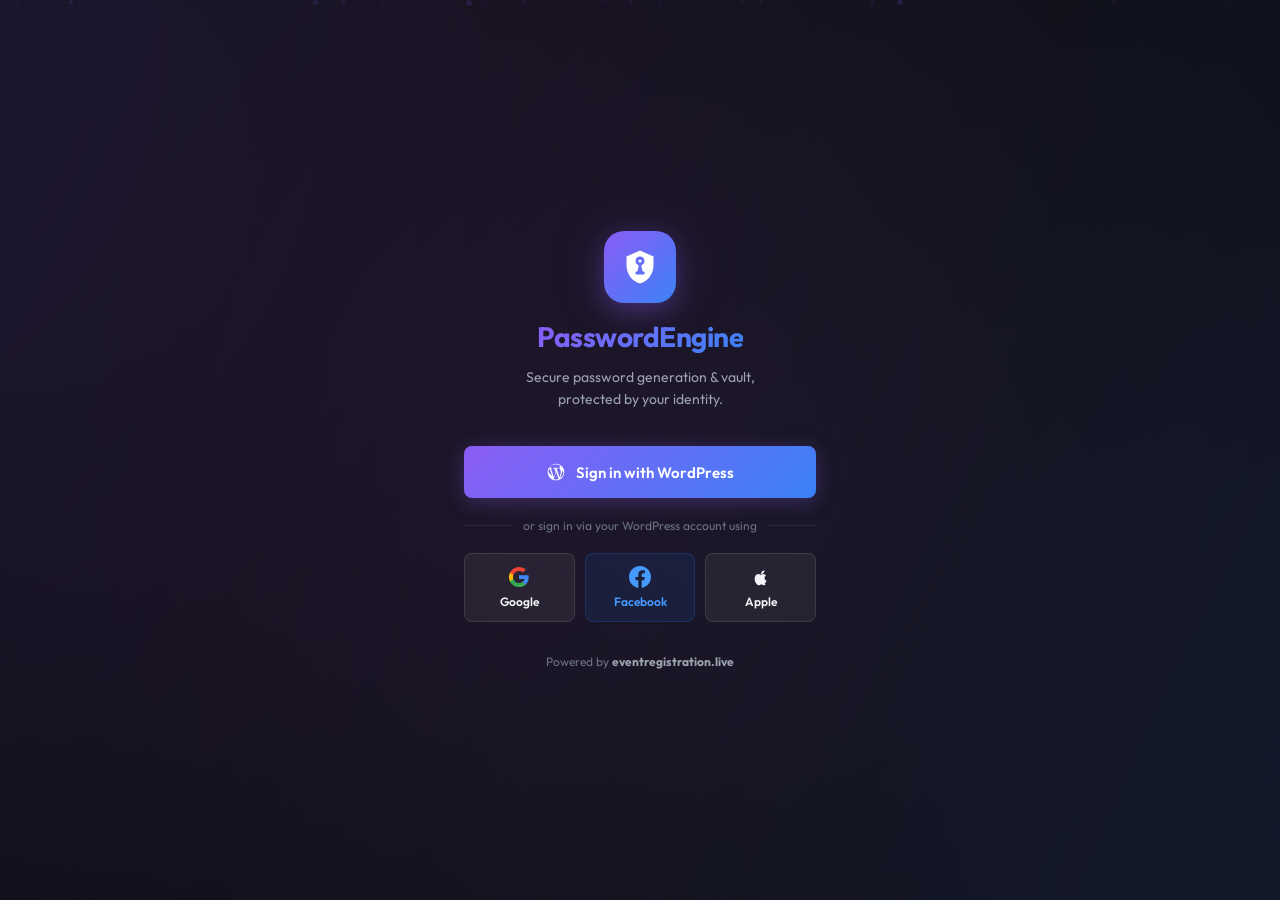
==== index.html @ 6fecd8ae "Add files via upload" ====
<!DOCTYPE html>
<html lang="en">
<head>
  <meta charset="UTF-8">
  <meta name="viewport" content="width=device-width, initial-scale=1.0, maximum-scale=1.0, user-scalable=no">
  <meta name="theme-color" content="#0b0d13">
  <meta name="apple-mobile-web-app-capable" content="yes">
  <meta name="apple-mobile-web-app-status-bar-style" content="black-translucent">
  <title>PasswordEngine</title>
  <link rel="stylesheet" href="index.css">
  <link rel="manifest" href="manifest.json">
  <link rel="icon" type="image/png" sizes="192x192" href="icon-192.png">
</head>
<body>
  <!-- Login Screen (shown when not authenticated) -->
  <div id="login-screen" class="login-screen">
    <div class="login-particles" id="login-particles"></div>
    <div class="login-content">
      <div class="login-logo">
        <div class="login-logo-icon">
          <svg viewBox="0 0 24 24">
            <path d="M12,1L3,5V11C3,16.55 6.84,21.74 12,23C17.16,21.74 21,16.55 21,11V5L12,1M12,5A3,3 0 0,1 15,8C15,9.39 14.04,10.55 12.75,10.87L13.75,15H14.5A0.5,0.5 0 0,1 15,15.5V16.5A0.5,0.5 0 0,1 14.5,17H9.5A0.5,0.5 0 0,1 9,16.5V15.5A0.5,0.5 0 0,1 9.5,15H10.25L11.25,10.87C9.96,10.55 9,9.39 9,8A3,3 0 0,1 12,5M12,7A1,1 0 0,0 11,8A1,1 0 0,0 12,9A1,1 0 0,0 13,8A1,1 0 0,0 12,7Z"/>
          </svg>
        </div>
        <h1 class="login-title">PasswordEngine</h1>
      </div>
      <p class="login-subtitle">Secure password generation &amp; vault,<br>protected by your identity.</p>

      <div class="login-buttons">
        <button id="btn-login-wp" class="login-btn login-btn-primary" type="button">
          <svg class="login-btn-icon" viewBox="0 0 24 24" fill="currentColor">
            <path d="M12 2C6.486 2 2 6.486 2 12s4.486 10 10 10 10-4.486 10-10S17.514 2 12 2zM3.009 12c0-1.572.42-3.047 1.15-4.321l3.176 8.702A8.995 8.995 0 0 1 3.01 12zm8.991 9a8.96 8.96 0 0 1-2.77-.436l2.942-8.546 3.014 8.258c.02.047.042.09.067.132A8.93 8.93 0 0 1 12 21zm1.242-13.17c.59-.031 1.122-.094 1.122-.094.528-.063.466-.838-.063-.81 0 0-1.588.126-2.613.126-.963 0-2.582-.126-2.582-.126-.529-.028-.591.779-.063.81 0 0 .5.063 1.03.094l1.53 4.19-2.15 6.44-3.578-10.63c.59-.031 1.122-.094 1.122-.094.528-.063.466-.838-.063-.81 0 0-1.588.126-2.613.126-.184 0-.4-.005-.627-.013A8.978 8.978 0 0 1 12 3.01c2.235 0 4.27.815 5.84 2.16-.037-.002-.073-.007-.112-.007-.963 0-1.646.838-1.646 1.738 0 .807.466 1.49.963 2.297.373.652.807 1.49.807 2.7 0 .838-.322 1.81-.745 3.166l-.977 3.264-3.537-10.517zm5.583 1.906A8.986 8.986 0 0 1 20.99 12a8.99 8.99 0 0 1-4.173 7.59l2.564-7.41c.479-1.195.639-2.15.639-2.998 0-.308-.02-.594-.057-.858z"/>
          </svg>
          Sign in with WordPress
        </button>

        <div class="login-divider">
          <span>or sign in via your WordPress account using</span>
        </div>

        <div class="login-social-row">
          <button id="btn-login-google" class="login-btn login-btn-social login-btn-google" type="button" title="Sign in with Google">
            <svg class="login-btn-icon" viewBox="0 0 24 24">
              <path d="M22.56 12.25c0-.78-.07-1.53-.2-2.25H12v4.26h5.92a5.06 5.06 0 0 1-2.2 3.32v2.77h3.57c2.08-1.92 3.28-4.74 3.28-8.1z" fill="#4285F4"/>
              <path d="M12 23c2.97 0 5.46-.98 7.28-2.66l-3.57-2.77c-.98.66-2.23 1.06-3.71 1.06-2.86 0-5.29-1.93-6.16-4.53H2.18v2.84C3.99 20.53 7.7 23 12 23z" fill="#34A853"/>
              <path d="M5.84 14.09c-.22-.66-.35-1.36-.35-2.09s.13-1.43.35-2.09V7.07H2.18C1.43 8.55 1 10.22 1 12s.43 3.45 1.18 4.93l2.85-2.22.81-.62z" fill="#FBBC05"/>
              <path d="M12 5.38c1.62 0 3.06.56 4.21 1.64l3.15-3.15C17.45 2.09 14.97 1 12 1 7.7 1 3.99 3.47 2.18 7.07l3.66 2.84c.87-2.6 3.3-4.53 6.16-4.53z" fill="#EA4335"/>
            </svg>
            Google
          </button>
          <button id="btn-login-facebook" class="login-btn login-btn-social login-btn-facebook" type="button" title="Sign in with Facebook">
            <svg class="login-btn-icon" viewBox="0 0 24 24" fill="currentColor">
              <path d="M24 12.073c0-6.627-5.373-12-12-12s-12 5.373-12 12c0 5.99 4.388 10.954 10.125 11.854v-8.385H7.078v-3.47h3.047V9.43c0-3.007 1.792-4.669 4.533-4.669 1.312 0 2.686.235 2.686.235v2.953H15.83c-1.491 0-1.956.925-1.956 1.874v2.25h3.328l-.532 3.47h-2.796v8.385C19.612 23.027 24 18.062 24 12.073z"/>
            </svg>
            Facebook
          </button>
          <button id="btn-login-apple" class="login-btn login-btn-social login-btn-apple" type="button" title="Sign in with Apple">
            <svg class="login-btn-icon" viewBox="0 0 24 24" fill="currentColor">
              <path d="M17.05 20.28c-.98.95-2.05.88-3.08.4-1.09-.5-2.08-.52-3.23 0-1.44.62-2.2.44-3.06-.4C3.79 16.17 4.36 9.08 8.91 8.82c1.28.07 2.17.74 2.92.78.95-.19 1.86-.9 2.89-.81 1.23.1 2.16.62 2.77 1.57-2.53 1.52-1.93 4.87.56 5.8-.46 1.2-1.07 2.38-2 3.12zM12.04 8.75c-.15-2.23 1.66-4.07 3.74-4.25.29 2.58-2.34 4.5-3.74 4.25z"/>
            </svg>
            Apple
          </button>
        </div>
      </div>

      <p class="login-footer">Powered by <strong>eventregistration.live</strong></p>
    </div>
  </div>

  <div class="app-container" id="app-container" style="display: none;">
    <!-- Header -->
    <header>
      <div class="logo-container">
        <div class="logo-icon">
          <svg viewBox="0 0 24 24">
            <path d="M12,1L3,5V11C3,16.55 6.84,21.74 12,23C17.16,21.74 21,16.55 21,11V5L12,1M12,5A3,3 0 0,1 15,8C15,9.39 14.04,10.55 12.75,10.87L13.75,15H14.5A0.5,0.5 0 0,1 15,15.5V16.5A0.5,0.5 0 0,1 14.5,17H9.5A0.5,0.5 0 0,1 9,16.5V15.5A0.5,0.5 0 0,1 9.5,15H10.25L11.25,10.87C9.96,10.55 9,9.39 9,8A3,3 0 0,1 12,5M12,7A1,1 0 0,0 11,8A1,1 0 0,0 12,9A1,1 0 0,0 13,8A1,1 0 0,0 12,7Z"/>
          </svg>
        </div>
        <h1>PasswordEngine</h1>
      </div>
      <div class="header-status">
        <div id="user-profile-badge" class="user-profile-badge" style="display: none;">
          <img id="user-avatar" class="user-avatar" src="" alt="" />
          <span id="user-display-name" class="user-name"></span>
        </div>
        <button id="lock-vault-btn" class="btn-icon" style="display: none;" title="Lock Vault">
          <svg viewBox="0 0 24 24">
            <rect x="3" y="11" width="18" height="11" rx="2" ry="2" stroke="currentColor" stroke-width="2" fill="none"/>
            <path d="M7 11V7a5 5 0 0 1 10 0v4" stroke="currentColor" stroke-width="2" fill="none"/>
          </svg>
        </button>
      </div>
    </header>

    <!-- Main Screens View -->
    <main>
      <!-- Screen 1: Generator -->
      <section id="generator-tab" class="tab-content active">
        <!-- Password Display Panel -->
        <div class="display-panel">
          <div class="password-container">
            <div id="password-output" class="password-text placeholder">Click Generate</div>
            <div class="action-buttons">
              <button id="copy-password-btn" class="btn-icon" title="Copy Password">
                <svg viewBox="0 0 24 24">
                  <rect x="9" y="9" width="13" height="13" rx="2" ry="2" stroke="currentColor" stroke-width="2" fill="none"/>
                  <path d="M5 15H4a2 2 0 0 1-2-2V4a2 2 0 0 1 2-2h9a2 2 0 0 1 2 2v1" stroke="currentColor" stroke-width="2" fill="none"/>
                </svg>
              </button>
              <button id="regen-password-btn" class="btn-icon" title="Regenerate">
                <svg viewBox="0 0 24 24">
                  <path d="M21.5 2v6h-6M21.34 15.57a10 10 0 1 1-.57-8.38l5.67-5.67" stroke="currentColor" stroke-width="2" fill="none" stroke-linecap="round" stroke-linejoin="round"/>
                </svg>
              </button>
            </div>
          </div>

          <!-- Strength Meter -->
          <div class="strength-section">
            <div class="strength-meta">
              <span class="strength-label">Security level:</span>
              <span id="strength-value" class="strength-value color-weak">Weak</span>
            </div>
            <div class="strength-bars">
              <div class="strength-bar" id="strength-bar-1"></div>
              <div class="strength-bar" id="strength-bar-2"></div>
              <div class="strength-bar" id="strength-bar-3"></div>
              <div class="strength-bar" id="strength-bar-4"></div>
            </div>
          </div>
        </div>

        <!-- Configuration Panel -->
        <div class="controls-panel">
          <div class="slider-group">
            <div class="slider-header">
              <span class="slider-label">Password Length</span>
              <span id="length-val" class="slider-value">16</span>
            </div>
            <input type="range" id="length-slider" min="8" max="64" value="16">
          </div>

          <div class="options-list">
            <div class="option-item">
              <div class="option-info">
                <span class="option-title">Uppercase Letters</span>
                <span class="option-desc">A-Z characters</span>
              </div>
              <label class="switch">
                <input type="checkbox" id="opt-uppercase" checked>
                <span class="switch-slider"></span>
              </label>
            </div>

            <div class="option-item">
              <div class="option-info">
                <span class="option-title">Lowercase Letters</span>
                <span class="option-desc">a-z characters</span>
              </div>
              <label class="switch">
                <input type="checkbox" id="opt-lowercase" checked>
                <span class="switch-slider"></span>
              </label>
            </div>

            <div class="option-item">
              <div class="option-info">
                <span class="option-title">Numbers</span>
                <span class="option-desc">0-9 digits</span>
              </div>
              <label class="switch">
                <input type="checkbox" id="opt-numbers" checked>
                <span class="switch-slider"></span>
              </label>
            </div>

            <div class="option-item">
              <div class="option-info">
                <span class="option-title">Special Characters</span>
                <span class="option-desc">!@#$%^&* symbols</span>
              </div>
              <label class="switch">
                <input type="checkbox" id="opt-symbols" checked>
                <span class="switch-slider"></span>
              </label>
            </div>
            
            <div class="option-item">
              <div class="option-info">
                <span class="option-title">Exclude Similar</span>
                <span class="option-desc">Avoid o, O, 0, i, I, 1, l, L</span>
              </div>
              <label class="switch">
                <input type="checkbox" id="opt-similar">
                <span class="switch-slider"></span>
              </label>
            </div>
          </div>

          <button id="generate-btn" class="btn-primary">
            <svg width="20" height="20" viewBox="0 0 24 24" fill="none" stroke="currentColor" stroke-width="2">
              <rect x="3" y="11" width="18" height="11" rx="2" ry="2"/>
              <path d="M7 11V7a5 5 0 0 1 10 0v4"/>
            </svg>
            Generate Password
          </button>
        </div>
      </section>

      <!-- Screen 2: Vault -->
      <section id="vault-tab" class="tab-content">
        <!-- Vault Locked State -->
        <div id="vault-locked-state" class="vault-lock-overlay">
          <div class="lock-icon">
            <svg viewBox="0 0 24 24">
              <rect x="3" y="11" width="18" height="11" rx="2" ry="2"/>
              <path d="M7 11V7a5 5 0 0 1 10 0v4"/>
            </svg>
          </div>
          <h2 id="lock-state-title" class="lock-title">Encrypted Local Vault</h2>
          <p id="lock-state-desc" class="lock-desc">Your credentials will be encrypted using industry-standard AES-GCM via the Web Crypto API.</p>
          
          <div id="master-password-setup-group" style="width: 100%; display: none;">
            <div class="form-group">
              <label for="setup-master-pw">Create Master Password</label>
              <input type="password" id="setup-master-pw" class="input-field" placeholder="Must be at least 8 characters">
            </div>
            <div class="form-group">
              <label for="setup-master-pw-confirm">Confirm Master Password</label>
              <input type="password" id="setup-master-pw-confirm" class="input-field" placeholder="Re-enter master password">
            </div>
            <button id="btn-create-vault" class="btn-primary">Create Secure Vault</button>
          </div>

          <div id="master-password-login-group" style="width: 100%;">
            <div class="form-group">
              <label for="login-master-pw">Enter Master Password</label>
              <input type="password" id="login-master-pw" class="input-field" placeholder="Enter master password to unlock">
            </div>
            <button id="btn-unlock-vault" class="btn-primary">Unlock Vault</button>
          </div>
        </div>

        <!-- Vault Unlocked State -->
        <div id="vault-unlocked-state" style="display: none;">
          <div class="vault-header-row">
            <h2 class="vault-title">Saved Logins</h2>
            <button id="btn-add-credential" class="btn-secondary">
              <svg viewBox="0 0 24 24">
                <line x1="12" y1="5" x2="12" y2="19"></line>
                <line x1="5" y1="12" x2="19" y2="12"></line>
              </svg>
              Add Login
            </button>
          </div>

          <div class="search-bar">
            <svg viewBox="0 0 24 24">
              <circle cx="11" cy="11" r="8"></circle>
              <line x1="21" y1="21" x2="16.65" y2="16.65"></line>
            </svg>
            <input type="text" id="vault-search" placeholder="Search accounts, websites...">
          </div>

          <div id="vault-items" class="vault-items-list">
            <!-- Dynamically populated -->
          </div>
        </div>
      </section>

      <!-- Screen 3: Settings -->
      <section id="settings-tab" class="tab-content">
        <div class="settings-list">
          
          <div class="settings-group">
            <span class="settings-group-title">Security Settings</span>
            
            <div class="settings-item" id="setting-change-password">
              <div class="settings-item-info">
                <div class="settings-item-icon">
                  <svg viewBox="0 0 24 24"><path d="M21 2l-2 2m-7.61 7.61a5.5 5.5 0 1 1-7.778 7.778 5.5 5.5 0 0 1 7.777-7.777zm0 0L15.5 7.5m0 0l3 3L22 7l-3-3m-3.5 3.5L19 4" stroke="currentColor" stroke-width="2" fill="none"/></svg>
                </div>
                <span class="settings-item-label">Change Master Password</span>
              </div>
              <span class="settings-item-value">&gt;</span>
            </div>

            <div class="settings-item">
              <div class="settings-item-info">
                <div class="settings-item-icon">
                  <svg viewBox="0 0 24 24"><path d="M12 22c5.523 0 10-4.477 10-10S17.523 2 12 2 2 6.477 2 12s4.477 10 10 10z" stroke="currentColor" stroke-width="2" fill="none"/><path d="M12 6v6l4 2" stroke="currentColor" stroke-width="2" fill="none"/></svg>
                </div>
                <span class="settings-item-label">Auto-Lock Vault</span>
              </div>
              <label class="switch">
                <input type="checkbox" id="setting-autolock" checked>
                <span class="switch-slider"></span>
              </label>
            </div>
          </div>

          <div class="settings-group">
            <span class="settings-group-title">Data Management</span>
            
            <div class="settings-item" id="setting-export-vault">
              <div class="settings-item-info">
                <div class="settings-item-icon">
                  <svg viewBox="0 0 24 24"><path d="M21 15v4a2 2 0 0 1-2 2H5a2 2 0 0 1-2-2v-4M17 8l-5-5-5 5M12 3v12" stroke="currentColor" stroke-width="2" fill="none"/></svg>
                </div>
                <span class="settings-item-label">Backup Vault (Encrypted JSON)</span>
              </div>
              <span class="settings-item-value">&gt;</span>
            </div>

            <div class="settings-item" id="setting-import-vault">
              <div class="settings-item-info">
                <div class="settings-item-icon">
                  <svg viewBox="0 0 24 24"><path d="M21 15v4a2 2 0 0 1-2 2H5a2 2 0 0 1-2-2v-4M7 10l5 5 5-5M12 15V3" stroke="currentColor" stroke-width="2" fill="none"/></svg>
                </div>
                <span class="settings-item-label">Restore Vault (Import)</span>
              </div>
              <span class="settings-item-value">&gt;</span>
            </div>

            <div class="settings-item" id="setting-clear-vault" style="color: var(--danger);">
              <div class="settings-item-info">
                <div class="settings-item-icon" style="color: var(--danger);">
                  <svg viewBox="0 0 24 24"><path d="M19 7l-.867 12.142A2 2 0 0 1 16.138 21H7.862a2 2 0 0 1-1.995-1.858L5 7m5 4v6m4-6v6m1-10V4a1 1 0 0 0-1-1h-4a1 1 0 0 0-1 1v3M4 7h16" stroke="currentColor" stroke-width="2" fill="none"/></svg>
                </div>
                <span class="settings-item-label" style="font-weight: 600;">Destroy All Vault Data</span>
              </div>
              <span class="settings-item-value">&gt;</span>
            </div>
          </div>

          <div class="settings-group">
            <span class="settings-group-title">Account</span>
            
            <div class="settings-item" id="setting-account-info">
              <div class="settings-item-info">
                <div class="settings-item-icon">
                  <svg viewBox="0 0 24 24"><path d="M20 21v-2a4 4 0 0 0-4-4H8a4 4 0 0 0-4 4v2" stroke="currentColor" stroke-width="2" fill="none"/><circle cx="12" cy="7" r="4" stroke="currentColor" stroke-width="2" fill="none"/></svg>
                </div>
                <span class="settings-item-label" id="setting-user-email">user@example.com</span>
              </div>
              <span class="settings-item-value" id="setting-user-name">User</span>
            </div>

            <div class="settings-item" id="setting-sign-out" style="color: var(--danger);">
              <div class="settings-item-info">
                <div class="settings-item-icon" style="color: var(--danger);">
                  <svg viewBox="0 0 24 24"><path d="M9 21H5a2 2 0 0 1-2-2V5a2 2 0 0 1 2-2h4" stroke="currentColor" stroke-width="2" fill="none"/><polyline points="16 17 21 12 16 7" stroke="currentColor" stroke-width="2" fill="none"/><line x1="21" y1="12" x2="9" y2="12" stroke="currentColor" stroke-width="2" fill="none"/></svg>
                </div>
                <span class="settings-item-label" style="font-weight: 600;">Sign Out</span>
              </div>
              <span class="settings-item-value">&gt;</span>
            </div>
          </div>

          <div class="settings-group">
            <span class="settings-group-title">Application Info</span>
            
            <div class="settings-item">
              <div class="settings-item-info">
                <div class="settings-item-icon">
                  <svg viewBox="0 0 24 24"><circle cx="12" cy="12" r="10" stroke="currentColor" stroke-width="2" fill="none"/><line x1="12" y1="16" x2="12" y2="12" stroke="currentColor" stroke-width="2"/><line x1="12" y1="8" x2="12.01" y2="8" stroke="currentColor" stroke-width="2"/></svg>
                </div>
                <span class="settings-item-label">Version</span>
              </div>
              <span class="settings-item-value">v2.0.0 (PWA)</span>
            </div>
            
            <div class="settings-item">
              <div class="settings-item-info">
                <div class="settings-item-icon">
                  <svg viewBox="0 0 24 24"><path d="M12 22s8-4 8-10V5l-8-3-8 3v7c0 6 8 10 8 10z" stroke="currentColor" stroke-width="2" fill="none"/></svg>
                </div>
                <span class="settings-item-label">Encryption standard</span>
              </div>
              <span class="settings-item-value">AES-256-GCM (PBKDF2)</span>
            </div>
          </div>
          
        </div>
      </section>
    </main>

    <!-- Bottom Navigation -->
    <nav class="bottom-nav">
      <a class="nav-item active" data-tab="generator-tab">
        <svg viewBox="0 0 24 24">
          <rect x="3" y="11" width="18" height="11" rx="2" ry="2"></rect>
          <path d="M7 11V7a5 5 0 0 1 10 0v4"></path>
        </svg>
        <span>Generator</span>
      </a>
      <a class="nav-item" data-tab="vault-tab">
        <svg viewBox="0 0 24 24">
          <path d="M12 22c5.523 0 10-4.477 10-10S17.523 2 12 2 2 6.477 2 12s4.477 10 10 10z"></path>
          <path d="M12 6v6l4 2"></path>
        </svg>
        <span>Vault</span>
      </a>
      <a class="nav-item" data-tab="settings-tab">
        <svg viewBox="0 0 24 24">
          <circle cx="12" cy="12" r="3"></circle>
          <path d="M19.4 15a1.65 1.65 0 0 0 .33 1.82l.06.06a2 2 0 1 1-2.83 2.83l-.06-.06a1.65 1.65 0 0 0-1.82-.33 1.65 1.65 0 0 0-1 1.51V21a2 2 0 0 1-4 0v-.09A1.65 1.65 0 0 0 9 19.4a1.65 1.65 0 0 0-1.82.33l-.06.06a2 2 0 1 1-2.83-2.83l.06-.06a1.65 1.65 0 0 0 .33-1.82 1.65 1.65 0 0 0-1.51-1H3a2 2 0 0 1 0-4h.09A1.65 1.65 0 0 0 4.6 9a1.65 1.65 0 0 0-.33-1.82l-.06-.06a2 2 0 1 1 2.83-2.83l.06.06a1.65 1.65 0 0 0 1.82.33H9a1.65 1.65 0 0 0 1-1.51V3a2 2 0 0 1 4 0v.09a1.65 1.65 0 0 0 1 1.51 1.65 1.65 0 0 0 1.82-.33l.06-.06a2 2 0 1 1 2.83 2.83l-.06.06a1.65 1.65 0 0 0-.33 1.82V9a1.65 1.65 0 0 0 1.51 1H21a2 2 0 0 1 0 4h-.09a1.65 1.65 0 0 0-1.51 1z"></path>
        </svg>
        <span>Settings</span>
      </a>
    </nav>

    <!-- Toast Notification -->
    <div id="toast" class="toast">Password copied to clipboard</div>

    <!-- Modals -->
    <!-- Add/Edit Credential Modal -->
    <div id="credential-modal" class="modal-overlay">
      <div class="modal-content">
        <h3 id="modal-title" class="modal-title">Add New Login</h3>
        
        <div class="form-group">
          <label for="cred-title">Title / Site Name</label>
          <input type="text" id="cred-title" class="input-field" placeholder="e.g. Google, GitHub">
        </div>
        
        <div class="form-group">
          <label for="cred-username">Username / Email</label>
          <input type="text" id="cred-username" class="input-field" placeholder="e.g. user@example.com">
        </div>
        
        <div class="form-group" style="position: relative;">
          <label for="cred-password">Password</label>
          <div style="display: flex; gap: 8px;">
            <input type="text" id="cred-password" class="input-field mono" style="flex: 1;" placeholder="Enter password">
            <button id="cred-gen-pw-btn" class="btn-secondary" style="padding: 0 12px;" title="Generate Password">Gen</button>
          </div>
        </div>
        
        <div class="form-group">
          <label for="cred-url">Website URL (Optional)</label>
          <input type="text" id="cred-url" class="input-field" placeholder="e.g. https://google.com">
        </div>

        <div class="modal-buttons">
          <button id="btn-cancel-modal" class="btn-secondary">Cancel</button>
          <button id="btn-save-modal" class="btn-primary">Save Login</button>
        </div>
      </div>
    </div>

    <!-- Confirmation Modal -->
    <div id="confirm-modal" class="modal-overlay">
      <div class="modal-content" style="max-width: 320px; text-align: center;">
        <h3 class="modal-title" style="color: var(--danger);" id="confirm-title">Are you sure?</h3>
        <p id="confirm-message" style="font-size: 13px; color: var(--text-secondary); line-height: 1.5; margin: 8px 0;"></p>
        <div class="modal-buttons">
          <button id="btn-confirm-cancel" class="btn-secondary">Cancel</button>
          <button id="btn-confirm-ok" class="btn-primary" style="background: var(--danger);">Yes, Delete</button>
        </div>
      </div>
    </div>
    
  </div>

  <script src="auth.js"></script>
  <script src="app.js"></script>
</body>
</html>
---- index.css ----
@import url('https://fonts.googleapis.com/css2?family=Outfit:wght@300;400;500;600;700&family=JetBrains+Mono:wght@400;500;700&display=swap');

:root {
  --bg-color: #0b0d13;
  --surface-color: #151821;
  --surface-hover: #1e2230;
  --surface-active: #282e40;
  --border-color: rgba(255, 255, 255, 0.08);
  --border-focus: rgba(139, 92, 246, 0.4);
  
  --text-primary: #f3f4f6;
  --text-secondary: #9ca3af;
  --text-muted: #6b7280;
  
  --primary: #8b5cf6;
  --primary-glow: rgba(139, 92, 246, 0.3);
  --primary-gradient: linear-gradient(135deg, #8b5cf6 0%, #3b82f6 100%);
  --accent-gradient: linear-gradient(135deg, #ec4899 0%, #8b5cf6 100%);
  
  --success: #10b981;
  --warning: #f59e0b;
  --danger: #ef4444;
  
  --strength-weak: #ef4444;
  --strength-fair: #f59e0b;
  --strength-strong: #10b981;
  --strength-secure: #06b6d4;

  --font-sans: 'Outfit', sans-serif;
  --font-mono: 'JetBrains Mono', monospace;
  
  --radius-sm: 8px;
  --radius-md: 16px;
  --radius-lg: 24px;
  --radius-full: 9999px;
  
  --transition-fast: 0.15s ease;
  --transition-normal: 0.3s cubic-bezier(0.4, 0, 0.2, 1);
}

* {
  box-sizing: border-box;
  margin: 0;
  padding: 0;
  -webkit-tap-highlight-color: transparent;
  user-select: none;
}

body {
  background-color: var(--bg-color);
  color: var(--text-primary);
  font-family: var(--font-sans);
  min-height: 100vh;
  display: flex;
  justify-content: center;
  align-items: center;
  overflow-x: hidden;
  background-image: 
    radial-gradient(circle at 10% 20%, rgba(139, 92, 246, 0.08) 0%, transparent 40%),
    radial-gradient(circle at 90% 80%, rgba(59, 132, 246, 0.08) 0%, transparent 40%);
}

/* App Shell mock/frame on Desktop, full screen on Mobile */
.app-container {
  width: 100%;
  max-width: 440px;
  height: 100vh;
  max-height: 880px;
  background-color: var(--surface-color);
  display: flex;
  flex-direction: column;
  position: relative;
  overflow: hidden;
  border-radius: 0;
  box-shadow: none;
  border: none;
}

@media (min-width: 480px) {
  .app-container {
    height: 85vh;
    border-radius: var(--radius-lg);
    border: 1px solid var(--border-color);
    box-shadow: 0 25px 50px -12px rgba(0, 0, 0, 0.5);
    backdrop-filter: blur(10px);
  }
}

/* Header */
header {
  padding: 24px 20px 16px;
  display: flex;
  justify-content: space-between;
  align-items: center;
  border-bottom: 1px solid var(--border-color);
}

.logo-container {
  display: flex;
  align-items: center;
  gap: 10px;
}

.logo-icon {
  width: 36px;
  height: 36px;
  background: var(--primary-gradient);
  border-radius: var(--radius-sm);
  display: flex;
  align-items: center;
  justify-content: center;
  box-shadow: 0 4px 12px var(--primary-glow);
}

.logo-icon svg {
  width: 20px;
  height: 20px;
  fill: #fff;
}

h1 {
  font-size: 20px;
  font-weight: 700;
  letter-spacing: -0.5px;
  background: var(--primary-gradient);
  -webkit-background-clip: text;
  -webkit-text-fill-color: transparent;
}

/* Content Area */
main {
  flex: 1;
  overflow-y: auto;
  padding: 20px;
  padding-bottom: 100px; /* Space for nav bar */
  position: relative;
}

.tab-content {
  display: none;
  opacity: 0;
  transform: translateY(10px);
  transition: opacity var(--transition-normal), transform var(--transition-normal);
}

.tab-content.active {
  display: block;
  opacity: 1;
  transform: translateY(0);
}

/* Bottom Navigation Bar */
.bottom-nav {
  position: absolute;
  bottom: 0;
  left: 0;
  right: 0;
  height: 72px;
  background-color: rgba(21, 24, 33, 0.9);
  backdrop-filter: blur(16px);
  border-top: 1px solid var(--border-color);
  display: flex;
  justify-content: space-around;
  align-items: center;
  padding: 0 10px;
  z-index: 100;
}

.nav-item {
  display: flex;
  flex-direction: column;
  align-items: center;
  justify-content: center;
  color: var(--text-secondary);
  text-decoration: none;
  font-size: 11px;
  font-weight: 500;
  width: 70px;
  height: 100%;
  gap: 4px;
  cursor: pointer;
  transition: color var(--transition-fast);
}

.nav-item svg {
  width: 22px;
  height: 22px;
  stroke: currentColor;
  stroke-width: 2;
  fill: none;
  transition: transform var(--transition-fast), stroke var(--transition-fast);
}

.nav-item.active {
  color: var(--primary);
}

.nav-item.active svg {
  transform: scale(1.1);
  stroke: var(--primary);
}

/* Password Display Panel */
.display-panel {
  background: rgba(255, 255, 255, 0.02);
  border: 1px solid var(--border-color);
  border-radius: var(--radius-md);
  padding: 20px;
  display: flex;
  flex-direction: column;
  gap: 16px;
  margin-bottom: 24px;
  position: relative;
  overflow: hidden;
}

.password-container {
  display: flex;
  align-items: center;
  justify-content: space-between;
  gap: 12px;
  background: rgba(0, 0, 0, 0.2);
  border-radius: var(--radius-sm);
  padding: 14px;
  border: 1px solid rgba(255, 255, 255, 0.04);
}

.password-text {
  font-family: var(--font-mono);
  font-size: 18px;
  font-weight: 500;
  letter-spacing: 0.5px;
  word-break: break-all;
  user-select: text;
  flex: 1;
  color: var(--text-primary);
  min-height: 27px;
  display: flex;
  align-items: center;
}

.password-text.placeholder {
  color: var(--text-muted);
}

.action-buttons {
  display: flex;
  gap: 8px;
}

.btn-icon {
  background: transparent;
  border: none;
  color: var(--text-secondary);
  cursor: pointer;
  padding: 8px;
  border-radius: var(--radius-sm);
  display: flex;
  align-items: center;
  justify-content: center;
  transition: background var(--transition-fast), color var(--transition-fast);
}

.btn-icon:hover {
  background: rgba(255, 255, 255, 0.05);
  color: var(--text-primary);
}

.btn-icon:active {
  background: rgba(255, 255, 255, 0.1);
}

.btn-icon svg {
  width: 20px;
  height: 20px;
  stroke: currentColor;
  stroke-width: 2;
  fill: none;
}

/* Strength Meter */
.strength-section {
  display: flex;
  flex-direction: column;
  gap: 6px;
}

.strength-meta {
  display: flex;
  justify-content: space-between;
  align-items: center;
}

.strength-label {
  font-size: 13px;
  color: var(--text-secondary);
  font-weight: 500;
}

.strength-value {
  font-size: 13px;
  font-weight: 600;
  text-transform: uppercase;
  letter-spacing: 0.5px;
}

.strength-bars {
  display: flex;
  gap: 6px;
  height: 6px;
}

.strength-bar {
  flex: 1;
  background: rgba(255, 255, 255, 0.1);
  border-radius: var(--radius-full);
  transition: background var(--transition-normal);
}

/* Controls Panel */
.controls-panel {
  display: flex;
  flex-direction: column;
  gap: 20px;
}

.slider-group {
  display: flex;
  flex-direction: column;
  gap: 10px;
}

.slider-header {
  display: flex;
  justify-content: space-between;
  align-items: center;
}

.slider-label {
  font-size: 14px;
  font-weight: 600;
  color: var(--text-secondary);
}

.slider-value {
  font-size: 16px;
  font-weight: 700;
  color: var(--primary);
  font-family: var(--font-mono);
}

input[type="range"] {
  -webkit-appearance: none;
  width: 100%;
  height: 6px;
  border-radius: var(--radius-full);
  background: rgba(255, 255, 255, 0.1);
  outline: none;
}

input[type="range"]::-webkit-slider-thumb {
  -webkit-appearance: none;
  appearance: none;
  width: 20px;
  height: 20px;
  border-radius: 50%;
  background: var(--primary);
  cursor: pointer;
  box-shadow: 0 0 10px var(--primary-glow);
  transition: transform 0.1s;
}

input[type="range"]::-webkit-slider-thumb:active {
  transform: scale(1.2);
}

/* Options Grid */
.options-list {
  display: flex;
  flex-direction: column;
  gap: 14px;
  background: rgba(255, 255, 255, 0.01);
  border: 1px solid var(--border-color);
  border-radius: var(--radius-md);
  padding: 16px;
}

.option-item {
  display: flex;
  justify-content: space-between;
  align-items: center;
}

.option-info {
  display: flex;
  flex-direction: column;
  gap: 2px;
}

.option-title {
  font-size: 14px;
  font-weight: 600;
  color: var(--text-primary);
}

.option-desc {
  font-size: 11px;
  color: var(--text-muted);
}

/* Custom Toggle Switch */
.switch {
  position: relative;
  display: inline-block;
  width: 46px;
  height: 26px;
}

.switch input {
  opacity: 0;
  width: 0;
  height: 0;
}

.switch-slider {
  position: absolute;
  cursor: pointer;
  top: 0;
  left: 0;
  right: 0;
  bottom: 0;
  background-color: rgba(255, 255, 255, 0.1);
  transition: var(--transition-normal);
  border-radius: var(--radius-full);
}

.switch-slider:before {
  position: absolute;
  content: "";
  height: 20px;
  width: 20px;
  left: 3px;
  bottom: 3px;
  background-color: white;
  transition: var(--transition-normal);
  border-radius: 50%;
  box-shadow: 0 2px 4px rgba(0, 0, 0, 0.2);
}

input:checked + .switch-slider {
  background: var(--primary-gradient);
}

input:checked + .switch-slider:before {
  transform: translateX(20px);
}

/* Action button at bottom */
.btn-primary {
  width: 100%;
  background: var(--primary-gradient);
  border: none;
  color: #fff;
  padding: 14px;
  border-radius: var(--radius-sm);
  font-family: var(--font-sans);
  font-size: 15px;
  font-weight: 600;
  cursor: pointer;
  box-shadow: 0 4px 14px var(--primary-glow);
  transition: transform var(--transition-fast), box-shadow var(--transition-fast), opacity var(--transition-fast);
  display: flex;
  align-items: center;
  justify-content: center;
  gap: 8px;
  margin-top: 10px;
}

.btn-primary:hover {
  opacity: 0.95;
}

.btn-primary:active {
  transform: scale(0.98);
  box-shadow: 0 2px 6px var(--primary-glow);
}

/* Vault View */
.vault-header-row {
  display: flex;
  justify-content: space-between;
  align-items: center;
  margin-bottom: 20px;
}

.vault-title {
  font-size: 18px;
  font-weight: 700;
}

.btn-secondary {
  background: rgba(255, 255, 255, 0.05);
  border: 1px solid var(--border-color);
  color: var(--text-primary);
  padding: 8px 14px;
  border-radius: var(--radius-sm);
  font-size: 13px;
  font-weight: 500;
  cursor: pointer;
  display: flex;
  align-items: center;
  gap: 6px;
  transition: background var(--transition-fast);
}

.btn-secondary:hover {
  background: rgba(255, 255, 255, 0.08);
}

.btn-secondary svg {
  width: 16px;
  height: 16px;
  stroke: currentColor;
  stroke-width: 2;
  fill: none;
}

/* Lock Overlay */
.vault-lock-overlay {
  display: flex;
  flex-direction: column;
  align-items: center;
  justify-content: center;
  padding: 40px 20px;
  text-align: center;
  background: rgba(255, 255, 255, 0.01);
  border: 1px solid var(--border-color);
  border-radius: var(--radius-md);
  margin-top: 10px;
}

.lock-icon {
  width: 64px;
  height: 64px;
  background: rgba(139, 92, 246, 0.1);
  border-radius: 50%;
  display: flex;
  align-items: center;
  justify-content: center;
  margin-bottom: 16px;
  color: var(--primary);
}

.lock-icon svg {
  width: 32px;
  height: 32px;
  stroke: currentColor;
  stroke-width: 2;
  fill: none;
}

.lock-title {
  font-size: 18px;
  font-weight: 700;
  margin-bottom: 8px;
}

.lock-desc {
  font-size: 13px;
  color: var(--text-secondary);
  margin-bottom: 24px;
  max-width: 260px;
}

.form-group {
  width: 100%;
  display: flex;
  flex-direction: column;
  gap: 8px;
  margin-bottom: 16px;
  text-align: left;
}

.form-group label {
  font-size: 13px;
  font-weight: 600;
  color: var(--text-secondary);
}

.input-field {
  background: rgba(0, 0, 0, 0.2);
  border: 1px solid var(--border-color);
  border-radius: var(--radius-sm);
  padding: 12px 14px;
  color: var(--text-primary);
  font-family: var(--font-sans);
  font-size: 14px;
  outline: none;
  transition: border-color var(--transition-fast);
}

.input-field:focus {
  border-color: var(--primary);
}

.input-field.mono {
  font-family: var(--font-mono);
}

/* Vault List & Items */
.search-bar {
  display: flex;
  align-items: center;
  background: rgba(0, 0, 0, 0.2);
  border: 1px solid var(--border-color);
  border-radius: var(--radius-sm);
  padding: 4px 10px;
  margin-bottom: 16px;
  gap: 8px;
}

.search-bar svg {
  width: 18px;
  height: 18px;
  stroke: var(--text-muted);
  stroke-width: 2;
  fill: none;
}

.search-bar input {
  background: transparent;
  border: none;
  color: var(--text-primary);
  outline: none;
  padding: 8px 0;
  width: 100%;
  font-family: var(--font-sans);
  font-size: 14px;
}

.vault-items-list {
  display: flex;
  flex-direction: column;
  gap: 12px;
}

.vault-item {
  background: rgba(255, 255, 255, 0.02);
  border: 1px solid var(--border-color);
  border-radius: var(--radius-md);
  padding: 14px 16px;
  display: flex;
  justify-content: space-between;
  align-items: center;
  transition: background var(--transition-fast);
}

.vault-item:hover {
  background: rgba(255, 255, 255, 0.04);
}

.vault-item-info {
  display: flex;
  flex-direction: column;
  gap: 4px;
  flex: 1;
  min-width: 0;
}

.vault-item-title {
  font-size: 14px;
  font-weight: 600;
  color: var(--text-primary);
  white-space: nowrap;
  overflow: hidden;
  text-overflow: ellipsis;
}

.vault-item-user {
  font-size: 11px;
  color: var(--text-secondary);
  white-space: nowrap;
  overflow: hidden;
  text-overflow: ellipsis;
}

.vault-item-actions {
  display: flex;
  gap: 4px;
}

/* Modal Styling */
.modal-overlay {
  position: absolute;
  top: 0;
  left: 0;
  right: 0;
  bottom: 0;
  background: rgba(0, 0, 0, 0.75);
  backdrop-filter: blur(4px);
  display: flex;
  align-items: center;
  justify-content: center;
  z-index: 200;
  opacity: 0;
  pointer-events: none;
  transition: opacity var(--transition-fast);
  padding: 20px;
}

.modal-overlay.active {
  opacity: 1;
  pointer-events: auto;
}

.modal-content {
  background: var(--surface-color);
  border: 1px solid var(--border-color);
  border-radius: var(--radius-md);
  padding: 24px;
  width: 100%;
  max-width: 360px;
  display: flex;
  flex-direction: column;
  gap: 16px;
  transform: scale(0.9);
  transition: transform var(--transition-fast);
}

.modal-overlay.active .modal-content {
  transform: scale(1);
}

.modal-title {
  font-size: 16px;
  font-weight: 700;
}

.modal-buttons {
  display: flex;
  gap: 10px;
  margin-top: 10px;
}

.modal-buttons button {
  flex: 1;
}

/* Toast Notifications */
.toast {
  position: absolute;
  bottom: 84px;
  left: 50%;
  transform: translateX(-50%) translateY(20px);
  background: rgba(139, 92, 246, 0.95);
  color: white;
  padding: 10px 20px;
  border-radius: var(--radius-full);
  font-size: 13px;
  font-weight: 600;
  box-shadow: 0 10px 20px rgba(0, 0, 0, 0.3);
  opacity: 0;
  pointer-events: none;
  transition: transform var(--transition-normal), opacity var(--transition-normal);
  z-index: 300;
  white-space: nowrap;
}

.toast.show {
  opacity: 1;
  transform: translateX(-50%) translateY(0);
}

/* Settings List */
.settings-list {
  display: flex;
  flex-direction: column;
  gap: 12px;
}

.settings-group {
  display: flex;
  flex-direction: column;
  gap: 6px;
}

.settings-group-title {
  font-size: 12px;
  font-weight: 700;
  color: var(--text-muted);
  text-transform: uppercase;
  letter-spacing: 0.5px;
  margin-bottom: 4px;
}

.settings-item {
  background: rgba(255, 255, 255, 0.01);
  border: 1px solid var(--border-color);
  border-radius: var(--radius-sm);
  padding: 12px 14px;
  display: flex;
  justify-content: space-between;
  align-items: center;
  cursor: pointer;
  transition: background var(--transition-fast);
}

.settings-item:hover {
  background: rgba(255, 255, 255, 0.03);
}

.settings-item-info {
  display: flex;
  align-items: center;
  gap: 12px;
}

.settings-item-icon {
  color: var(--text-secondary);
  display: flex;
  align-items: center;
}

.settings-item-icon svg {
  width: 20px;
  height: 20px;
  stroke: currentColor;
  stroke-width: 2;
  fill: none;
}

.settings-item-label {
  font-size: 14px;
  font-weight: 500;
}

.settings-item-value {
  font-size: 13px;
  color: var(--text-muted);
}

/* Custom styles for strength value colors */
.color-weak { color: var(--strength-weak); }
.color-fair { color: var(--strength-fair); }
.color-strong { color: var(--strength-strong); }
.color-secure { color: var(--strength-secure); }

/* ==========================================================================
   Login Screen
   ========================================================================== */

.login-screen {
  position: fixed;
  top: 0;
  left: 0;
  width: 100vw;
  height: 100vh;
  display: flex;
  align-items: center;
  justify-content: center;
  z-index: 1000;
  background: var(--bg-color);
  overflow: hidden;
  transition: opacity 0.5s cubic-bezier(0.4, 0, 0.2, 1), 
              transform 0.5s cubic-bezier(0.4, 0, 0.2, 1);
}

.login-screen.hiding {
  opacity: 0;
  transform: scale(1.05);
  pointer-events: none;
}

.login-screen.hidden {
  display: none;
}

/* Animated gradient background */
.login-screen::before {
  content: '';
  position: absolute;
  top: -50%;
  left: -50%;
  width: 200%;
  height: 200%;
  background: 
    radial-gradient(circle at 20% 30%, rgba(139, 92, 246, 0.12) 0%, transparent 50%),
    radial-gradient(circle at 80% 70%, rgba(59, 132, 246, 0.1) 0%, transparent 50%),
    radial-gradient(circle at 50% 50%, rgba(236, 72, 153, 0.06) 0%, transparent 60%);
  animation: loginBgRotate 20s linear infinite;
  z-index: 0;
}

@keyframes loginBgRotate {
  0%   { transform: rotate(0deg); }
  100% { transform: rotate(360deg); }
}

/* Floating particles container */
.login-particles {
  position: absolute;
  top: 0;
  left: 0;
  width: 100%;
  height: 100%;
  z-index: 0;
  overflow: hidden;
  pointer-events: none;
}

.login-particle {
  position: absolute;
  width: 4px;
  height: 4px;
  background: rgba(139, 92, 246, 0.3);
  border-radius: 50%;
  animation: particleFloat linear infinite;
}

@keyframes particleFloat {
  0% {
    transform: translateY(100vh) scale(0);
    opacity: 0;
  }
  10% {
    opacity: 1;
  }
  90% {
    opacity: 1;
  }
  100% {
    transform: translateY(-10vh) scale(1);
    opacity: 0;
  }
}

.login-content {
  position: relative;
  z-index: 1;
  display: flex;
  flex-direction: column;
  align-items: center;
  text-align: center;
  padding: 40px 24px;
  max-width: 400px;
  width: 100%;
  animation: loginFadeIn 0.8s ease-out;
}

@keyframes loginFadeIn {
  from {
    opacity: 0;
    transform: translateY(20px);
  }
  to {
    opacity: 1;
    transform: translateY(0);
  }
}

.login-logo {
  display: flex;
  flex-direction: column;
  align-items: center;
  gap: 16px;
  margin-bottom: 12px;
}

.login-logo-icon {
  width: 72px;
  height: 72px;
  background: var(--primary-gradient);
  border-radius: 20px;
  display: flex;
  align-items: center;
  justify-content: center;
  box-shadow: 
    0 8px 24px var(--primary-glow),
    0 0 60px rgba(139, 92, 246, 0.15);
  animation: logoPulse 3s ease-in-out infinite;
}

@keyframes logoPulse {
  0%, 100% {
    box-shadow: 
      0 8px 24px var(--primary-glow),
      0 0 60px rgba(139, 92, 246, 0.15);
  }
  50% {
    box-shadow: 
      0 8px 32px var(--primary-glow),
      0 0 80px rgba(139, 92, 246, 0.25);
  }
}

.login-logo-icon svg {
  width: 36px;
  height: 36px;
  fill: #fff;
}

.login-title {
  font-size: 28px;
  font-weight: 700;
  letter-spacing: -0.5px;
  background: var(--primary-gradient);
  -webkit-background-clip: text;
  -webkit-text-fill-color: transparent;
}

.login-subtitle {
  font-size: 14px;
  color: var(--text-secondary);
  line-height: 1.6;
  margin-bottom: 36px;
}

.login-buttons {
  width: 100%;
  display: flex;
  flex-direction: column;
  gap: 16px;
}

/* Primary WordPress login button */
.login-btn {
  display: flex;
  align-items: center;
  justify-content: center;
  gap: 10px;
  border: none;
  border-radius: var(--radius-sm);
  font-family: var(--font-sans);
  font-size: 15px;
  font-weight: 600;
  cursor: pointer;
  transition: transform var(--transition-fast), 
              box-shadow var(--transition-fast), 
              opacity var(--transition-fast),
              background var(--transition-fast);
  user-select: none;
}

.login-btn:active {
  transform: scale(0.97);
}

.login-btn-icon {
  width: 20px;
  height: 20px;
  flex-shrink: 0;
}

.login-btn-primary {
  background: var(--primary-gradient);
  color: #fff;
  padding: 16px 24px;
  box-shadow: 0 4px 20px var(--primary-glow);
  position: relative;
  overflow: hidden;
}

.login-btn-primary::after {
  content: '';
  position: absolute;
  top: 0;
  left: -100%;
  width: 100%;
  height: 100%;
  background: linear-gradient(90deg, transparent, rgba(255,255,255,0.1), transparent);
  animation: btnShimmer 3s ease-in-out infinite;
}

@keyframes btnShimmer {
  0%   { left: -100%; }
  50%  { left: 100%; }
  100% { left: 100%; }
}

.login-btn-primary:hover {
  box-shadow: 0 6px 28px rgba(139, 92, 246, 0.4);
}

/* Divider */
.login-divider {
  display: flex;
  align-items: center;
  gap: 12px;
  margin: 4px 0;
}

.login-divider::before,
.login-divider::after {
  content: '';
  flex: 1;
  height: 1px;
  background: var(--border-color);
}

.login-divider span {
  font-size: 12px;
  color: var(--text-muted);
  white-space: nowrap;
}

/* Social SSO buttons row */
.login-social-row {
  display: flex;
  gap: 10px;
}

.login-btn-social {
  flex: 1;
  padding: 12px 8px;
  border-radius: var(--radius-sm);
  font-size: 12px;
  font-weight: 600;
  flex-direction: column;
  gap: 6px;
}

.login-btn-social .login-btn-icon {
  width: 22px;
  height: 22px;
}

/* Google button */
.login-btn-google {
  background: rgba(255, 255, 255, 0.06);
  border: 1px solid rgba(255, 255, 255, 0.1);
  color: var(--text-primary);
}

.login-btn-google:hover {
  background: rgba(255, 255, 255, 0.1);
  border-color: rgba(66, 133, 244, 0.4);
}

/* Facebook button */
.login-btn-facebook {
  background: rgba(24, 119, 242, 0.1);
  border: 1px solid rgba(24, 119, 242, 0.2);
  color: #4599ff;
}

.login-btn-facebook:hover {
  background: rgba(24, 119, 242, 0.18);
  border-color: rgba(24, 119, 242, 0.4);
}

/* Apple button */
.login-btn-apple {
  background: rgba(255, 255, 255, 0.06);
  border: 1px solid rgba(255, 255, 255, 0.1);
  color: var(--text-primary);
}

.login-btn-apple:hover {
  background: rgba(255, 255, 255, 0.1);
  border-color: rgba(255, 255, 255, 0.3);
}

.login-footer {
  margin-top: 32px;
  font-size: 12px;
  color: var(--text-muted);
}

.login-footer strong {
  color: var(--text-secondary);
}

/* ==========================================================================
   User Profile Badge (Header)
   ========================================================================== */

.user-profile-badge {
  display: flex;
  align-items: center;
  gap: 8px;
  padding: 4px 10px 4px 4px;
  background: rgba(255, 255, 255, 0.04);
  border: 1px solid var(--border-color);
  border-radius: var(--radius-full);
  cursor: default;
  transition: background var(--transition-fast);
}

.user-profile-badge:hover {
  background: rgba(255, 255, 255, 0.07);
}

.user-avatar {
  width: 26px;
  height: 26px;
  border-radius: 50%;
  object-fit: cover;
  background: var(--surface-hover);
  border: 1px solid rgba(139, 92, 246, 0.3);
}

.user-name {
  font-size: 12px;
  font-weight: 600;
  color: var(--text-secondary);
  max-width: 80px;
  overflow: hidden;
  text-overflow: ellipsis;
  white-space: nowrap;
}

/* ==========================================================================
   App Container Transition (Login → App)
   ========================================================================== */

.app-container.entering {
  animation: appEnter 0.5s ease-out forwards;
}

@keyframes appEnter {
  from {
    opacity: 0;
    transform: translateY(20px) scale(0.98);
  }
  to {
    opacity: 1;
    transform: translateY(0) scale(1);
  }
}
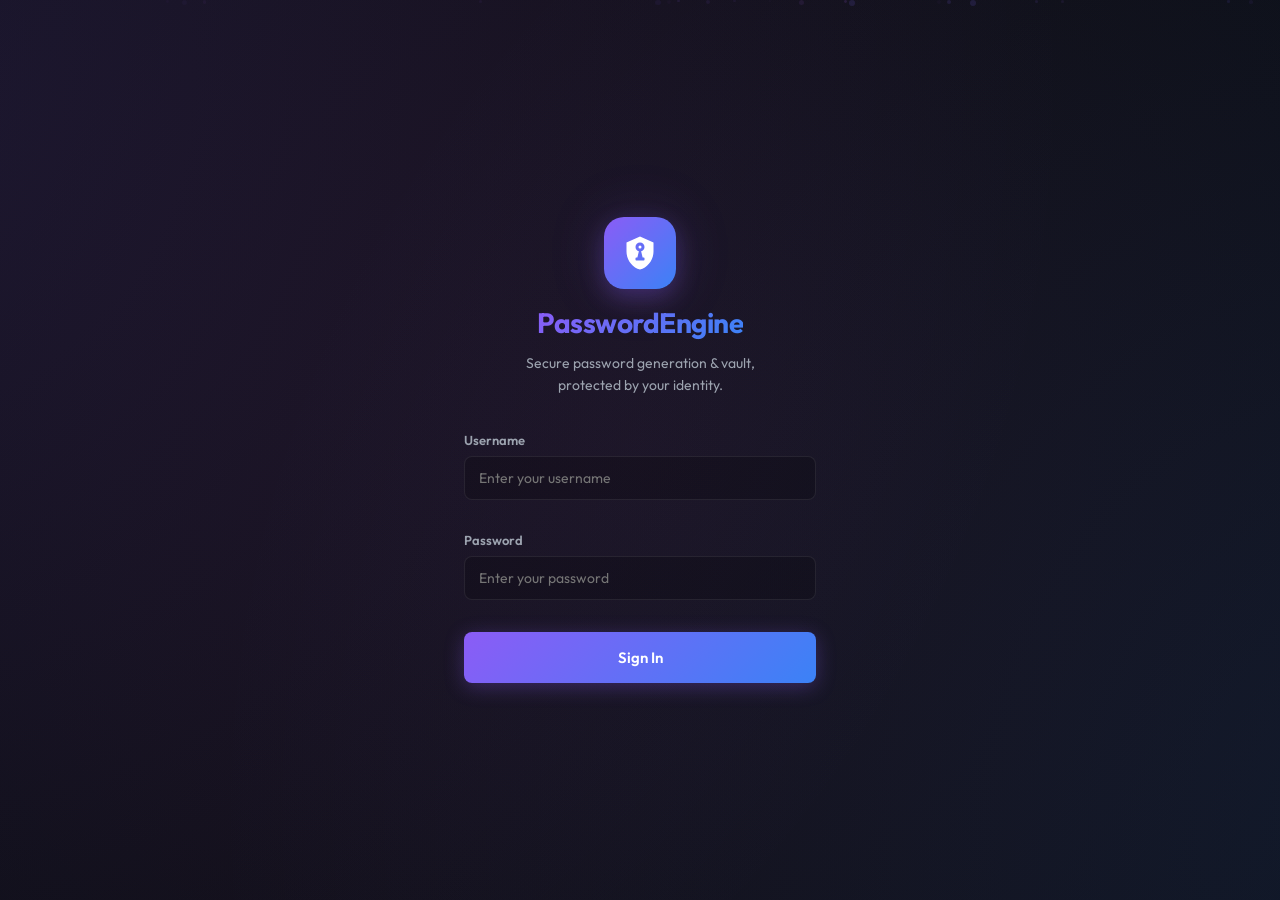
==== commit 2c704ed9: "Add files via upload" ====
--- a/index.html
+++ b/index.html
@@ -26,44 +26,18 @@
       </div>
       <p class="login-subtitle">Secure password generation &amp; vault,<br>protected by your identity.</p>
 
-      <div class="login-buttons">
-        <button id="btn-login-wp" class="login-btn login-btn-primary" type="button">
-          <svg class="login-btn-icon" viewBox="0 0 24 24" fill="currentColor">
-            <path d="M12 2C6.486 2 2 6.486 2 12s4.486 10 10 10 10-4.486 10-10S17.514 2 12 2zM3.009 12c0-1.572.42-3.047 1.15-4.321l3.176 8.702A8.995 8.995 0 0 1 3.01 12zm8.991 9a8.96 8.96 0 0 1-2.77-.436l2.942-8.546 3.014 8.258c.02.047.042.09.067.132A8.93 8.93 0 0 1 12 21zm1.242-13.17c.59-.031 1.122-.094 1.122-.094.528-.063.466-.838-.063-.81 0 0-1.588.126-2.613.126-.963 0-2.582-.126-2.582-.126-.529-.028-.591.779-.063.81 0 0 .5.063 1.03.094l1.53 4.19-2.15 6.44-3.578-10.63c.59-.031 1.122-.094 1.122-.094.528-.063.466-.838-.063-.81 0 0-1.588.126-2.613.126-.184 0-.4-.005-.627-.013A8.978 8.978 0 0 1 12 3.01c2.235 0 4.27.815 5.84 2.16-.037-.002-.073-.007-.112-.007-.963 0-1.646.838-1.646 1.738 0 .807.466 1.49.963 2.297.373.652.807 1.49.807 2.7 0 .838-.322 1.81-.745 3.166l-.977 3.264-3.537-10.517zm5.583 1.906A8.986 8.986 0 0 1 20.99 12a8.99 8.99 0 0 1-4.173 7.59l2.564-7.41c.479-1.195.639-2.15.639-2.998 0-.308-.02-.594-.057-.858z"/>
-          </svg>
-          Sign in with WordPress
-        </button>
-
-        <div class="login-divider">
-          <span>or sign in via your WordPress account using</span>
-        </div>
-
-        <div class="login-social-row">
-          <button id="btn-login-google" class="login-btn login-btn-social login-btn-google" type="button" title="Sign in with Google">
-            <svg class="login-btn-icon" viewBox="0 0 24 24">
-              <path d="M22.56 12.25c0-.78-.07-1.53-.2-2.25H12v4.26h5.92a5.06 5.06 0 0 1-2.2 3.32v2.77h3.57c2.08-1.92 3.28-4.74 3.28-8.1z" fill="#4285F4"/>
-              <path d="M12 23c2.97 0 5.46-.98 7.28-2.66l-3.57-2.77c-.98.66-2.23 1.06-3.71 1.06-2.86 0-5.29-1.93-6.16-4.53H2.18v2.84C3.99 20.53 7.7 23 12 23z" fill="#34A853"/>
-              <path d="M5.84 14.09c-.22-.66-.35-1.36-.35-2.09s.13-1.43.35-2.09V7.07H2.18C1.43 8.55 1 10.22 1 12s.43 3.45 1.18 4.93l2.85-2.22.81-.62z" fill="#FBBC05"/>
-              <path d="M12 5.38c1.62 0 3.06.56 4.21 1.64l3.15-3.15C17.45 2.09 14.97 1 12 1 7.7 1 3.99 3.47 2.18 7.07l3.66 2.84c.87-2.6 3.3-4.53 6.16-4.53z" fill="#EA4335"/>
-            </svg>
-            Google
-          </button>
-          <button id="btn-login-facebook" class="login-btn login-btn-social login-btn-facebook" type="button" title="Sign in with Facebook">
-            <svg class="login-btn-icon" viewBox="0 0 24 24" fill="currentColor">
-              <path d="M24 12.073c0-6.627-5.373-12-12-12s-12 5.373-12 12c0 5.99 4.388 10.954 10.125 11.854v-8.385H7.078v-3.47h3.047V9.43c0-3.007 1.792-4.669 4.533-4.669 1.312 0 2.686.235 2.686.235v2.953H15.83c-1.491 0-1.956.925-1.956 1.874v2.25h3.328l-.532 3.47h-2.796v8.385C19.612 23.027 24 18.062 24 12.073z"/>
-            </svg>
-            Facebook
-          </button>
-          <button id="btn-login-apple" class="login-btn login-btn-social login-btn-apple" type="button" title="Sign in with Apple">
-            <svg class="login-btn-icon" viewBox="0 0 24 24" fill="currentColor">
-              <path d="M17.05 20.28c-.98.95-2.05.88-3.08.4-1.09-.5-2.08-.52-3.23 0-1.44.62-2.2.44-3.06-.4C3.79 16.17 4.36 9.08 8.91 8.82c1.28.07 2.17.74 2.92.78.95-.19 1.86-.9 2.89-.81 1.23.1 2.16.62 2.77 1.57-2.53 1.52-1.93 4.87.56 5.8-.46 1.2-1.07 2.38-2 3.12zM12.04 8.75c-.15-2.23 1.66-4.07 3.74-4.25.29 2.58-2.34 4.5-3.74 4.25z"/>
-            </svg>
-            Apple
-          </button>
-        </div>
-      </div>
-
-      <p class="login-footer">Powered by <strong>eventregistration.live</strong></p>
+      <div class="login-form">
+        <div class="form-group">
+          <label for="login-username">Username</label>
+          <input type="text" id="login-username" class="input-field" placeholder="Enter your username" autocomplete="username" spellcheck="false">
+        </div>
+        <div class="form-group">
+          <label for="login-password">Password</label>
+          <input type="password" id="login-password" class="input-field" placeholder="Enter your password" autocomplete="current-password">
+        </div>
+        <p id="login-error-msg" class="login-error-msg"></p>
+        <button id="btn-login" class="login-btn login-btn-primary" type="button">Sign In</button>
+      </div>
     </div>
   </div>
 
--- a/index.css
+++ b/index.css
@@ -1160,14 +1160,22 @@
   border-color: rgba(255, 255, 255, 0.3);
 }
 
-.login-footer {
-  margin-top: 32px;
-  font-size: 12px;
-  color: var(--text-muted);
-}
-
-.login-footer strong {
-  color: var(--text-secondary);
+.login-form {
+  width: 100%;
+  display: flex;
+  flex-direction: column;
+  gap: 16px;
+}
+
+.login-error-msg {
+  display: none;
+  font-size: 13px;
+  color: #fca5a5;
+  background: rgba(239, 68, 68, 0.1);
+  border: 1px solid rgba(239, 68, 68, 0.25);
+  border-radius: 8px;
+  padding: 10px 14px;
+  margin: 0;
 }
 
 /* ==========================================================================
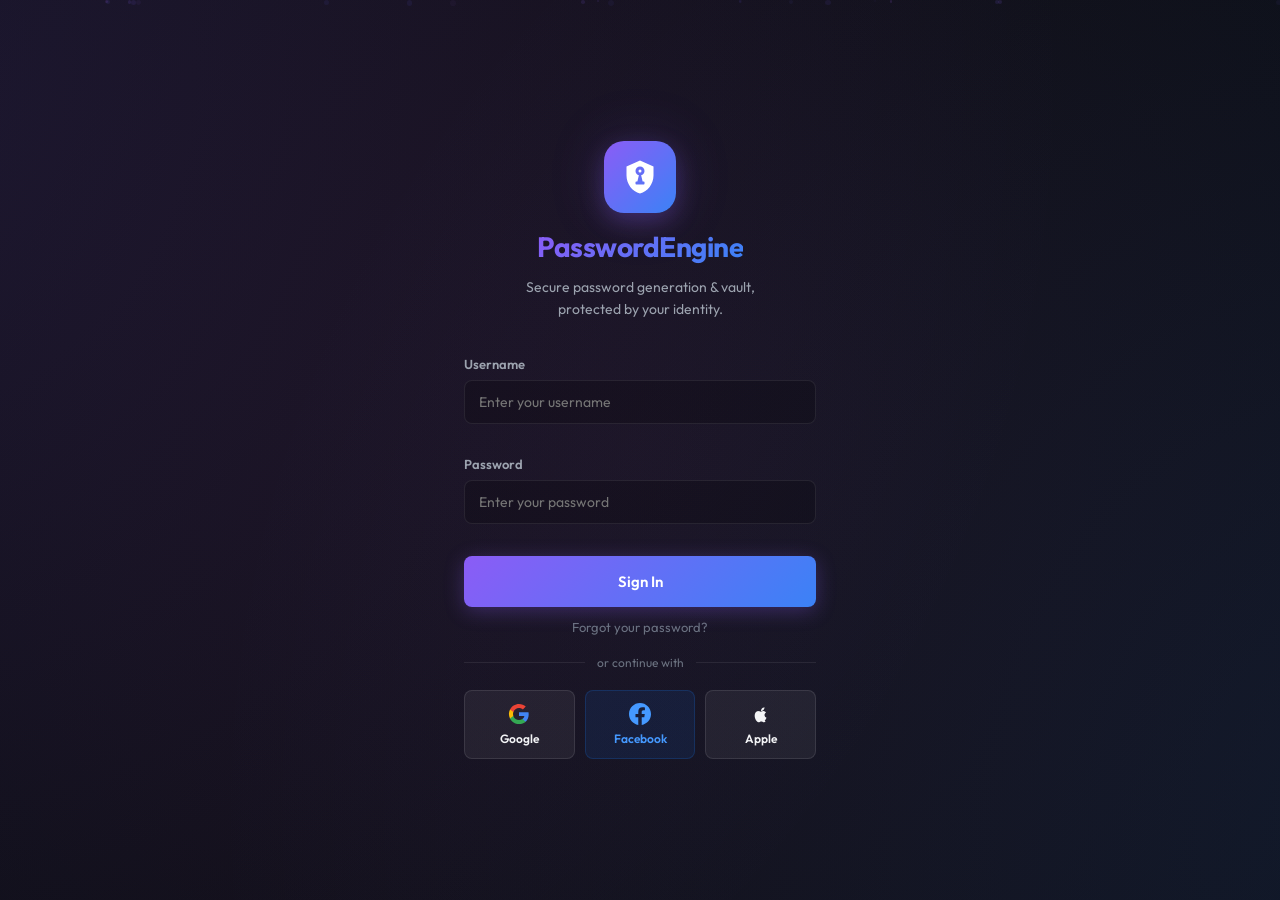
==== commit 2dfbcbb3: "Add files via upload" ====
--- a/index.html
+++ b/index.html
@@ -37,6 +37,35 @@
         </div>
         <p id="login-error-msg" class="login-error-msg"></p>
         <button id="btn-login" class="login-btn login-btn-primary" type="button">Sign In</button>
+        <a id="btn-forgot-password" href="#" class="login-forgot-link">Forgot your password?</a>
+
+        <div class="login-divider">
+          <span>or continue with</span>
+        </div>
+
+        <div class="login-social-row">
+          <button id="btn-login-google" class="login-btn login-btn-social login-btn-google" type="button" title="Sign in with Google">
+            <svg class="login-btn-icon" viewBox="0 0 24 24">
+              <path d="M22.56 12.25c0-.78-.07-1.53-.2-2.25H12v4.26h5.92a5.06 5.06 0 0 1-2.2 3.32v2.77h3.57c2.08-1.92 3.28-4.74 3.28-8.1z" fill="#4285F4"/>
+              <path d="M12 23c2.97 0 5.46-.98 7.28-2.66l-3.57-2.77c-.98.66-2.23 1.06-3.71 1.06-2.86 0-5.29-1.93-6.16-4.53H2.18v2.84C3.99 20.53 7.7 23 12 23z" fill="#34A853"/>
+              <path d="M5.84 14.09c-.22-.66-.35-1.36-.35-2.09s.13-1.43.35-2.09V7.07H2.18C1.43 8.55 1 10.22 1 12s.43 3.45 1.18 4.93l2.85-2.22.81-.62z" fill="#FBBC05"/>
+              <path d="M12 5.38c1.62 0 3.06.56 4.21 1.64l3.15-3.15C17.45 2.09 14.97 1 12 1 7.7 1 3.99 3.47 2.18 7.07l3.66 2.84c.87-2.6 3.3-4.53 6.16-4.53z" fill="#EA4335"/>
+            </svg>
+            Google
+          </button>
+          <button id="btn-login-facebook" class="login-btn login-btn-social login-btn-facebook" type="button" title="Sign in with Facebook">
+            <svg class="login-btn-icon" viewBox="0 0 24 24" fill="currentColor">
+              <path d="M24 12.073c0-6.627-5.373-12-12-12s-12 5.373-12 12c0 5.99 4.388 10.954 10.125 11.854v-8.385H7.078v-3.47h3.047V9.43c0-3.007 1.792-4.669 4.533-4.669 1.312 0 2.686.235 2.686.235v2.953H15.83c-1.491 0-1.956.925-1.956 1.874v2.25h3.328l-.532 3.47h-2.796v8.385C19.612 23.027 24 18.062 24 12.073z"/>
+            </svg>
+            Facebook
+          </button>
+          <button id="btn-login-apple" class="login-btn login-btn-social login-btn-apple" type="button" title="Sign in with Apple">
+            <svg class="login-btn-icon" viewBox="0 0 24 24" fill="currentColor">
+              <path d="M17.05 20.28c-.98.95-2.05.88-3.08.4-1.09-.5-2.08-.52-3.23 0-1.44.62-2.2.44-3.06-.4C3.79 16.17 4.36 9.08 8.91 8.82c1.28.07 2.17.74 2.92.78.95-.19 1.86-.9 2.89-.81 1.23.1 2.16.62 2.77 1.57-2.53 1.52-1.93 4.87.56 5.8-.46 1.2-1.07 2.38-2 3.12zM12.04 8.75c-.15-2.23 1.66-4.07 3.74-4.25.29 2.58-2.34 4.5-3.74 4.25z"/>
+            </svg>
+            Apple
+          </button>
+        </div>
       </div>
     </div>
   </div>
--- a/index.css
+++ b/index.css
@@ -1178,6 +1178,18 @@
   margin: 0;
 }
 
+.login-forgot-link {
+  text-align: center;
+  font-size: 13px;
+  color: var(--text-muted);
+  text-decoration: none;
+  margin-top: -4px;
+}
+
+.login-forgot-link:hover {
+  color: var(--primary);
+}
+
 /* ==========================================================================
    User Profile Badge (Header)
    ========================================================================== */
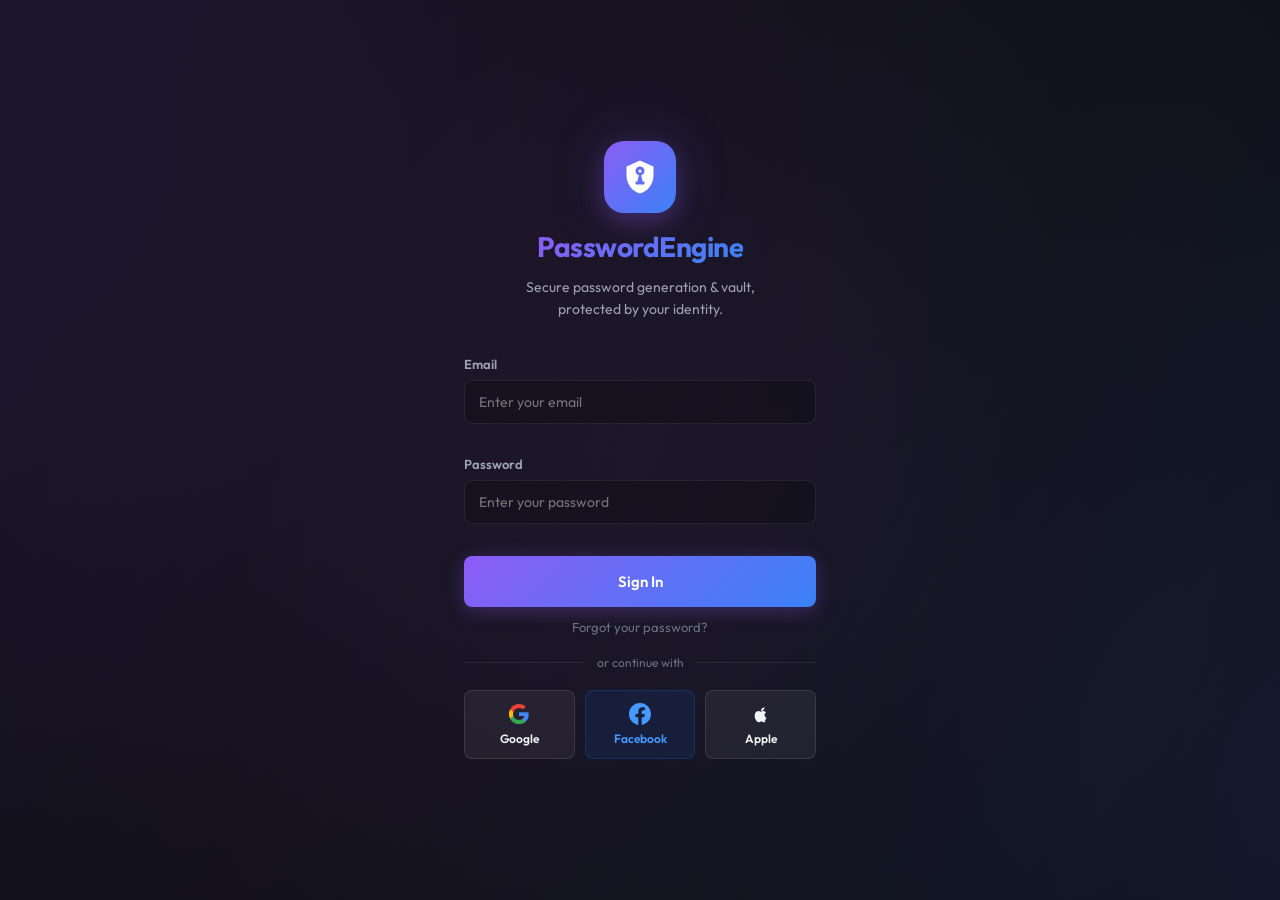
==== commit 31855926: "JP" ====
--- a/index.html
+++ b/index.html
@@ -28,8 +28,8 @@
 
       <div class="login-form">
         <div class="form-group">
-          <label for="login-username">Username</label>
-          <input type="text" id="login-username" class="input-field" placeholder="Enter your username" autocomplete="username" spellcheck="false">
+          <label for="login-username">Email</label>
+          <input type="email" id="login-username" class="input-field" placeholder="Enter your email" autocomplete="email" spellcheck="false">
         </div>
         <div class="form-group">
           <label for="login-password">Password</label>
@@ -466,6 +466,10 @@
     
   </div>
 
+  <!-- Firebase SDK (compat) -->
+  <script src="https://www.gstatic.com/firebasejs/10.12.0/firebase-app-compat.js"></script>
+  <script src="https://www.gstatic.com/firebasejs/10.12.0/firebase-auth-compat.js"></script>
+
   <script src="auth.js"></script>
   <script src="app.js"></script>
 </body>
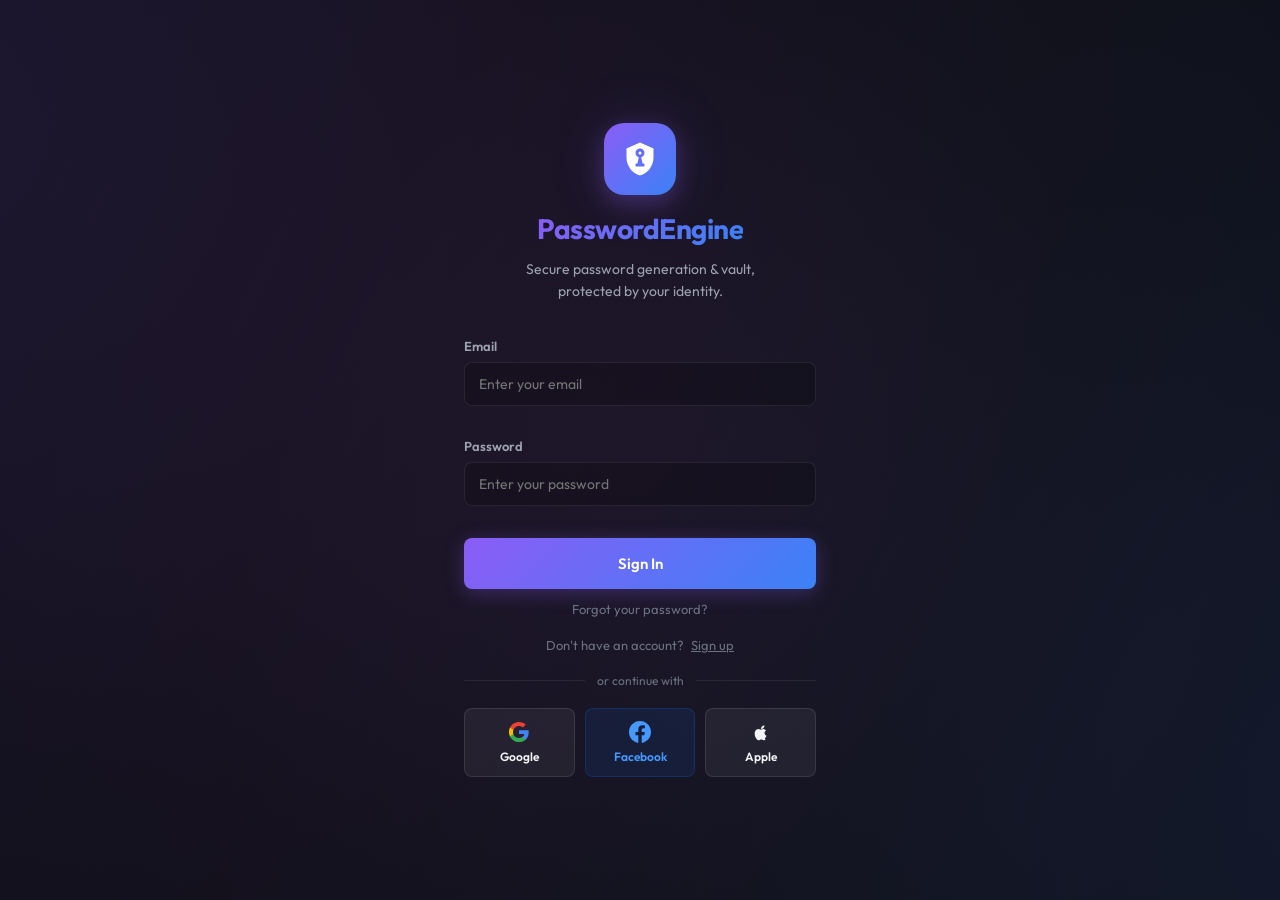
==== commit a2345543: "jp" ====
--- a/index.html
+++ b/index.html
@@ -27,6 +27,12 @@
       <p class="login-subtitle">Secure password generation &amp; vault,<br>protected by your identity.</p>
 
       <div class="login-form">
+        <!-- Sign-up only: display name -->
+        <div class="form-group" id="signup-name-group" style="display: none;">
+          <label for="signup-display-name">Display Name <span style="opacity: 0.6; font-weight: 400;">(optional)</span></label>
+          <input type="text" id="signup-display-name" class="input-field" placeholder="Your name" autocomplete="name">
+        </div>
+
         <div class="form-group">
           <label for="login-username">Email</label>
           <input type="email" id="login-username" class="input-field" placeholder="Enter your email" autocomplete="email" spellcheck="false">
@@ -35,9 +41,20 @@
           <label for="login-password">Password</label>
           <input type="password" id="login-password" class="input-field" placeholder="Enter your password" autocomplete="current-password">
         </div>
+
+        <!-- Sign-up only: confirm password -->
+        <div class="form-group" id="signup-confirm-group" style="display: none;">
+          <label for="signup-password-confirm">Confirm Password</label>
+          <input type="password" id="signup-password-confirm" class="input-field" placeholder="Re-enter your password" autocomplete="new-password">
+        </div>
+
         <p id="login-error-msg" class="login-error-msg"></p>
         <button id="btn-login" class="login-btn login-btn-primary" type="button">Sign In</button>
         <a id="btn-forgot-password" href="#" class="login-forgot-link">Forgot your password?</a>
+        <p id="auth-toggle-text" style="text-align: center; margin-top: 4px; font-size: 13px; color: var(--text-muted);">
+          <span id="auth-toggle-prompt">Don't have an account?</span>
+          <a id="btn-auth-toggle" href="#" style="color: var(--accent); margin-left: 4px;">Sign up</a>
+        </p>
 
         <div class="login-divider">
           <span>or continue with</span>
